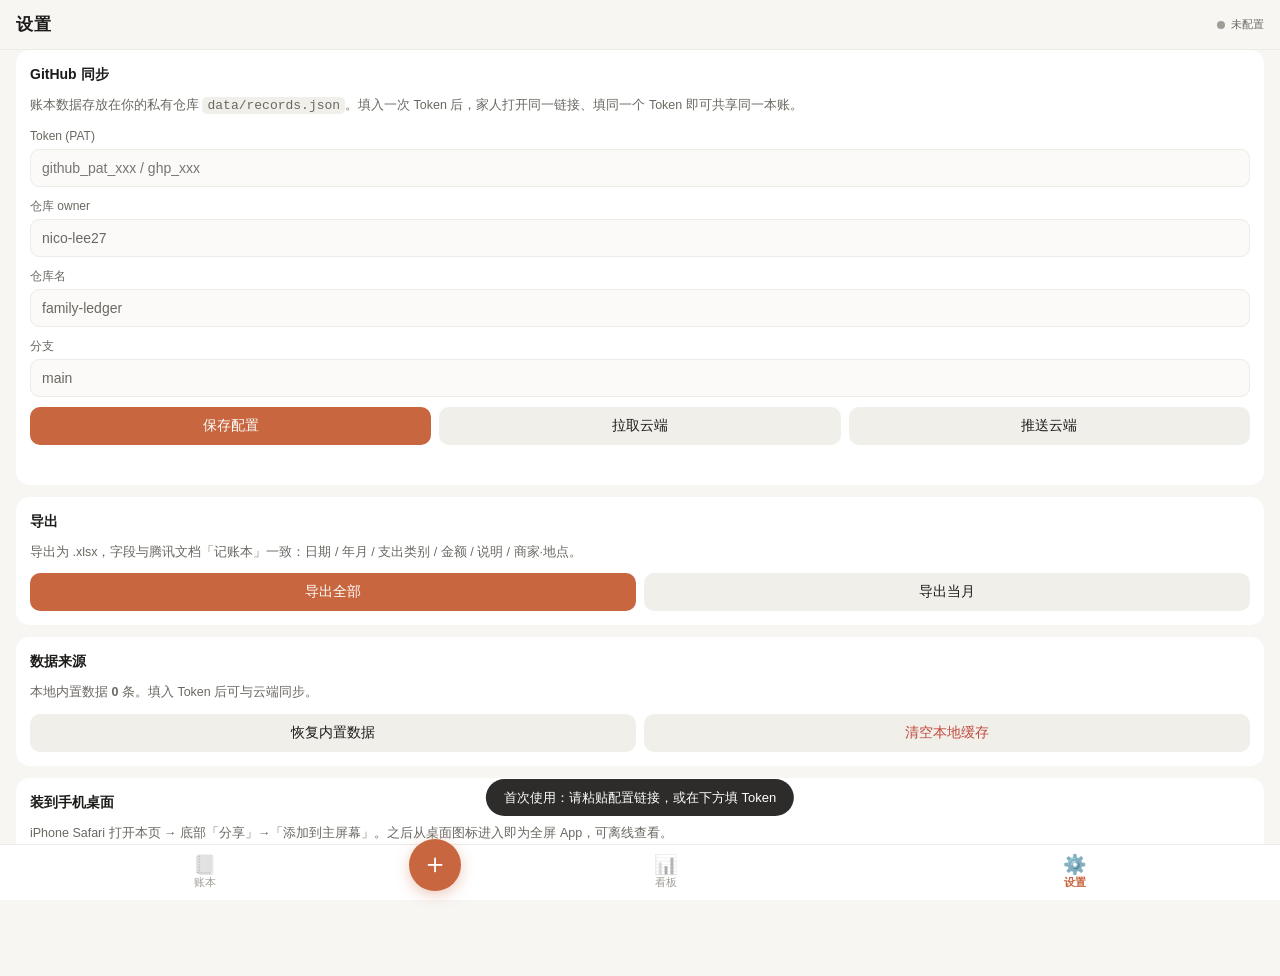
==== family-ledger/index.html @ 571e4832 "新增家庭账本 PWA（前端壳，数据存私有仓库 family-ledger）" ====
<!DOCTYPE html>
<html lang="zh-CN">
<head>
<meta charset="UTF-8">
<meta name="viewport" content="width=device-width,initial-scale=1,maximum-scale=1,viewport-fit=cover">
<title>家庭账本</title>
<meta name="description" content="家庭账本 · 多人记账 PWA">
<meta name="theme-color" content="#f7f6f3">
<meta name="apple-mobile-web-app-capable" content="yes">
<meta name="mobile-web-app-capable" content="yes">
<meta name="apple-mobile-web-app-status-bar-style" content="default">
<meta name="apple-mobile-web-app-title" content="家庭账本">
<link rel="manifest" href="manifest.json">
<link rel="apple-touch-icon" href="icons/icon-180.png">
<link rel="icon" href="icons/icon-180.png">
<link rel="stylesheet" href="styles.css">
</head>
<body>

<div id="app">
  <header id="topbar">
    <div class="tb-left">
      <span id="tbTitle">账本</span>
    </div>
    <div class="tb-right">
      <span id="syncDot" class="sync-dot" title="同步状态"></span>
      <span id="syncText" class="sync-text">未配置</span>
    </div>
  </header>

  <!-- ============ 账本 ============ -->
  <section class="view" id="view-ledger">
    <div class="filterbar">
      <div class="month-nav">
        <button class="mn-btn" id="mPrev" aria-label="上个月">‹</button>
        <button class="mn-label" id="mLabel">2026-10</button>
        <button class="mn-btn" id="mNext" aria-label="下个月">›</button>
      </div>
      <div class="month-sum">
        <span class="ms-num" id="mTotal">¥0</span>
        <span class="ms-sub" id="mCount">0 笔</span>
      </div>
    </div>

    <div class="searchrow">
      <input type="search" id="qInput" placeholder="搜说明 / 商家 / 类别" autocomplete="off">
      <button class="clear-q hidden" id="qClear">×</button>
    </div>
    <div class="chips" id="catChips"></div>

    <div id="ledgerList" class="ledger-list"></div>
    <div id="ledgerEmpty" class="empty hidden">这个月还没有记账<br><span>点下方 ＋ 记一笔</span></div>
  </section>

  <!-- ============ 看板 ============ -->
  <section class="view hidden" id="view-board">
    <div class="seg" id="rangeSeg">
      <button data-range="month" class="on">本月</button>
      <button data-range="last">上月</button>
      <button data-range="all">全部</button>
    </div>
    <div class="range-label" id="rangeLabel"></div>

    <div class="kpi-grid">
      <div class="kpi"><span class="kpi-v" id="kTotal">¥0</span><span class="kpi-k">总支出</span></div>
      <div class="kpi"><span class="kpi-v" id="kCount">0</span><span class="kpi-k">笔数</span></div>
      <div class="kpi"><span class="kpi-v" id="kAvg">¥0</span><span class="kpi-k">日均</span></div>
      <div class="kpi"><span class="kpi-v" id="kMax">¥0</span><span class="kpi-k">最大单笔</span></div>
    </div>

    <div class="card">
      <div class="card-h">环比
        <span class="card-hint" id="momHint"></span>
      </div>
      <div class="mom" id="momBox"></div>
    </div>

    <div class="card">
      <div class="card-h">分类占比</div>
      <div id="catBars" class="cat-bars"></div>
    </div>

    <div class="card">
      <div class="card-h">
        月度趋势
        <button class="mini-btn" id="zoomReset">重置缩放</button>
      </div>
      <div class="chart-hint">双指捏合缩放 · 单指左右拖动</div>
      <div class="chart-wrap">
        <canvas id="lineChart"></canvas>
      </div>
      <div class="chart-range" id="chartRange"></div>
    </div>

    <div class="card">
      <div class="card-h">Top 5 单笔</div>
      <div id="topList" class="top-list"></div>
    </div>
    <div class="pad"></div>
  </section>

  <!-- ============ 设置 ============ -->
  <section class="view hidden" id="view-settings">
    <div class="card">
      <div class="card-h">GitHub 同步</div>
      <p class="note">账本数据存放在你的私有仓库 <code>data/records.json</code>。填入一次 Token 后，家人打开同一链接、填同一个 Token 即可共享同一本账。</p>
      <label class="fld">Token (PAT)
        <input type="password" id="cfgToken" placeholder="github_pat_xxx / ghp_xxx" autocomplete="off">
      </label>
      <label class="fld">仓库 owner
        <input type="text" id="cfgOwner" placeholder="nico-lee27" autocomplete="off">
      </label>
      <label class="fld">仓库名
        <input type="text" id="cfgRepo" placeholder="family-ledger" autocomplete="off">
      </label>
      <label class="fld">分支
        <input type="text" id="cfgBranch" placeholder="main" autocomplete="off">
      </label>
      <div class="btn-row">
        <button class="btn primary" id="btnSaveCfg">保存配置</button>
        <button class="btn" id="btnPull">拉取云端</button>
        <button class="btn" id="btnPush">推送云端</button>
      </div>
      <div class="sync-log" id="syncLog"></div>
    </div>

    <div class="card">
      <div class="card-h">导出</div>
      <p class="note">导出为 .xlsx，字段与腾讯文档「记账本」一致：日期 / 年月 / 支出类别 / 金额 / 说明 / 商家·地点。</p>
      <div class="btn-row">
        <button class="btn primary" id="btnExportAll">导出全部</button>
        <button class="btn" id="btnExportMonth">导出当月</button>
      </div>
    </div>

    <div class="card">
      <div class="card-h">数据来源</div>
      <p class="note" id="metaInfo">—</p>
      <div class="btn-row">
        <button class="btn" id="btnReloadBundled">恢复内置数据</button>
        <button class="btn danger" id="btnClearLocal">清空本地缓存</button>
      </div>
    </div>

    <div class="card">
      <div class="card-h">装到手机桌面</div>
      <p class="note">iPhone Safari 打开本页 → 底部「分享」→「添加到主屏幕」。之后从桌面图标进入即为全屏 App，可离线查看。</p>
    </div>
    <div class="pad"></div>
  </section>
</div>

<!-- ============ 底部 Tab ============ -->
<nav id="tabbar">
  <button class="tab on" data-view="ledger"><span class="ti">📒</span>账本</button>
  <button class="tab-plus" id="btnAdd" aria-label="记一笔"><span>＋</span></button>
  <button class="tab" data-view="board"><span class="ti">📊</span>看板</button>
  <button class="tab" data-view="settings"><span class="ti">⚙️</span>设置</button>
</nav>

<!-- ============ 记账面板 ============ -->
<div id="sheetMask" class="mask hidden"></div>
<div id="sheet" class="sheet hidden">
  <div class="sheet-h">
    <button id="sheetCancel">取消</button>
    <span>记一笔</span>
    <button id="sheetSave" class="ok">保存</button>
  </div>

  <div class="amt-box">
    <span class="cny">¥</span>
    <input id="fAmount" type="text" inputmode="decimal" placeholder="0.00" autocomplete="off">
  </div>

  <div class="quick-amts" id="quickAmts"></div>

  <div class="fld-title">支出类别</div>
  <div class="cat-grid" id="catGrid"></div>

  <div class="fld-title">日期</div>
  <div class="date-row">
    <input id="fDate" type="date">
    <div class="date-quick">
      <button data-d="0" class="on">今天</button>
      <button data-d="-1">昨天</button>
      <button data-d="-2">前天</button>
    </div>
  </div>

  <div class="fld-title">商家 / 地点 <span class="opt">选填</span></div>
  <input id="fMerchant" type="text" placeholder="如：乐尔乐" autocomplete="off" class="txt">
  <div class="chips wrap" id="merchantChips"></div>

  <div class="fld-title">说明 <span class="opt">选填</span></div>
  <input id="fNote" type="text" placeholder="如：买菜" autocomplete="off" class="txt">
  <div class="chips wrap" id="noteChips"></div>
  <div class="pad"></div>
</div>

<div id="toast" class="toast hidden"></div>

<script src="vendor/xlsx.full.min.js"></script>
<script src="app.js"></script>
<script>
if ('serviceWorker' in navigator) {
  window.addEventListener('load', () => navigator.serviceWorker.register('sw.js').catch(() => {}));
}
</script>
</body>
</html>
---- family-ledger/styles.css ----
:root{
  --bg:#f7f6f3;
  --card:#ffffff;
  --line:#ecebe6;
  --t1:#1c1b19;
  --t2:#6b6862;
  --t3:#a29e96;
  --accent:#c8663f;
  --accent-soft:#f6ece6;
  --green:#3f8a5b;
  --red:#c1483c;
  --amber:#c58a2b;
  --r:14px;
  --safe-b: env(safe-area-inset-bottom, 0px);
  --safe-t: env(safe-area-inset-top, 0px);
}
*{box-sizing:border-box;-webkit-tap-highlight-color:transparent}
html,body{margin:0;padding:0}
body{
  background:var(--bg);color:var(--t1);
  font:15px/1.5 -apple-system,BlinkMacSystemFont,"PingFang SC","Helvetica Neue",Arial,sans-serif;
  -webkit-font-smoothing:antialiased;
  overscroll-behavior-y:none;
}
button{font-family:inherit;font-size:inherit;color:inherit;border:0;background:none;cursor:pointer}
input{font-family:inherit;font-size:inherit;color:inherit}
.hidden{display:none !important}
.pad{height:24px}
code{background:#f0efea;padding:1px 5px;border-radius:5px;font-size:13px}

/* ---------- top bar ---------- */
#topbar{
  position:fixed;top:0;left:0;right:0;height:calc(50px + var(--safe-t));
  padding:var(--safe-t) 16px 0;
  display:flex;align-items:center;justify-content:space-between;
  background:rgba(247,246,243,.92);backdrop-filter:saturate(180%) blur(14px);
  -webkit-backdrop-filter:saturate(180%) blur(14px);
  border-bottom:1px solid var(--line);z-index:50;
}
#tbTitle{font-size:17px;font-weight:600;letter-spacing:.5px}
.tb-right{display:flex;align-items:center;gap:6px}
.sync-dot{width:8px;height:8px;border-radius:50%;background:var(--t3);display:inline-block}
.sync-dot.ok{background:var(--green)}
.sync-dot.pending{background:var(--amber)}
.sync-dot.err{background:var(--red)}
.sync-dot.loading{background:var(--accent);animation:pulse 1s infinite}
@keyframes pulse{0%,100%{opacity:1}50%{opacity:.3}}
.sync-text{font-size:11px;color:var(--t2)}

/* ---------- views ---------- */
.view{padding:calc(50px + var(--safe-t)) 0 calc(72px + var(--safe-b));min-height:100vh}

/* ---------- 账本筛选 ---------- */
.filterbar{
  display:flex;align-items:center;justify-content:space-between;
  padding:12px 16px 8px;
}
.month-nav{display:flex;align-items:center;gap:4px}
.mn-btn{width:30px;height:30px;border-radius:9px;background:var(--card);font-size:18px;color:var(--t2);line-height:1}
.mn-btn:active{background:var(--line)}
.mn-label{font-size:15px;font-weight:600;padding:0 6px;min-width:88px;text-align:center}
.month-sum{text-align:right}
.ms-num{display:block;font-size:17px;font-weight:650;color:var(--accent)}
.ms-sub{display:block;font-size:11px;color:var(--t3)}

.searchrow{position:relative;padding:0 16px 8px}
.searchrow input{
  width:100%;height:36px;border:0;border-radius:10px;background:var(--card);
  padding:0 32px 0 12px;font-size:14px;outline:none;
}
.clear-q{position:absolute;right:22px;top:2px;width:32px;height:32px;color:var(--t3);font-size:18px}

.chips{display:flex;gap:6px;padding:0 16px 10px;overflow-x:auto;-webkit-overflow-scrolling:touch;scrollbar-width:none}
.chips.wrap{flex-wrap:wrap;overflow:visible}
.chips::-webkit-scrollbar{display:none}
.chip{
  flex:none;padding:5px 11px;border-radius:20px;background:var(--card);
  border:1px solid var(--line);font-size:12.5px;color:var(--t2);white-space:nowrap;
}
.chip.on{background:var(--accent);border-color:var(--accent);color:#fff;font-weight:600}

/* ---------- 明细列表 ---------- */
.ledger-list{padding:0 16px}
.daygrp{margin-bottom:14px}
.daygrp-h{
  display:flex;justify-content:space-between;align-items:baseline;
  padding:6px 2px 6px;font-size:12px;color:var(--t3);
}
.daygrp-h .d-date{font-weight:600;color:var(--t2)}
.daygrp-h .d-sum{font-variant-numeric:tabular-nums}
.daygrp-b{background:var(--card);border-radius:var(--r);overflow:hidden;box-shadow:0 1px 2px rgba(0,0,0,.03)}
.row{
  position:relative;background:var(--card);
  border-bottom:1px solid var(--line);overflow:hidden;
}
.row:last-child{border-bottom:0}
.row-inner{
  display:flex;align-items:center;gap:10px;padding:11px 12px;
  background:var(--card);position:relative;z-index:2;
  transition:transform .18s ease;
}
.row-inner.swiped{transform:translateX(-72px)}
.row-ico{
  width:34px;height:34px;border-radius:10px;flex:none;
  display:flex;align-items:center;justify-content:center;font-size:17px;
  background:var(--accent-soft);
}
.row-main{flex:1;min-width:0}
.row-t{display:flex;align-items:baseline;gap:6px}
.row-cat{font-size:13px;font-weight:600;color:var(--t1)}
.row-mer{font-size:12px;color:var(--t3);overflow:hidden;text-overflow:ellipsis;white-space:nowrap}
.row-note{font-size:12.5px;color:var(--t2);margin-top:1px;overflow:hidden;text-overflow:ellipsis;white-space:nowrap}
.row-amt{font-size:15.5px;font-weight:650;font-variant-numeric:tabular-nums;color:var(--t1);flex:none}
.row-del{
  position:absolute;right:0;top:0;bottom:0;width:72px;background:var(--red);
  color:#fff;display:flex;align-items:center;justify-content:center;font-size:14px;z-index:1;
}
.empty{text-align:center;color:var(--t3);padding:60px 20px;font-size:14px;line-height:2}
.empty span{font-size:12px;color:var(--t3)}

/* ---------- 看板 ---------- */
.seg{
  display:flex;margin:12px 16px 8px;background:#ebe9e3;border-radius:10px;padding:2px;
}
.seg button{
  flex:1;height:32px;border-radius:8px;font-size:13.5px;color:var(--t2);
}
.seg button.on{background:var(--card);color:var(--t1);font-weight:600;box-shadow:0 1px 2px rgba(0,0,0,.06)}
.range-label{text-align:center;font-size:12px;color:var(--t3);margin-bottom:12px}

.kpi-grid{display:grid;grid-template-columns:1fr 1fr;gap:10px;padding:0 16px 12px}
.kpi{background:var(--card);border-radius:var(--r);padding:12px 14px}
.kpi-v{display:block;font-size:20px;font-weight:650;font-variant-numeric:tabular-nums;letter-spacing:-.3px}
.kpi-k{display:block;font-size:11.5px;color:var(--t3);margin-top:2px}

.card{background:var(--card);border-radius:var(--r);margin:0 16px 12px;padding:14px}
.card-h{font-size:14px;font-weight:600;margin-bottom:10px;display:flex;align-items:center;justify-content:space-between}
.card-hint{font-size:11.5px;color:var(--t3);font-weight:400}
.note{font-size:12.5px;color:var(--t2);line-height:1.7;margin:0 0 10px}
.mini-btn{font-size:11.5px;color:var(--accent);background:var(--accent-soft);padding:4px 10px;border-radius:7px;font-weight:500}

.mom{display:flex;align-items:center;gap:10px}
.mom-num{font-size:22px;font-weight:650;font-variant-numeric:tabular-nums}
.mom-num.up{color:var(--red)}
.mom-num.down{color:var(--green)}
.mom-txt{font-size:12px;color:var(--t2);line-height:1.5}
.mom-txt b{font-weight:600;color:var(--t1)}

.cat-bars{display:flex;flex-direction:column;gap:9px}
.cb{display:block}
.cb-t{display:flex;justify-content:space-between;font-size:12.5px;margin-bottom:4px}
.cb-name{color:var(--t1)}
.cb-val{color:var(--t2);font-variant-numeric:tabular-nums}
.cb-track{height:7px;border-radius:4px;background:#f0efea;overflow:hidden}
.cb-fill{height:100%;border-radius:4px;background:var(--accent);transition:width .3s}

.chart-hint{font-size:11px;color:var(--t3);margin:-4px 0 8px}
.chart-wrap{position:relative;height:190px;margin:0 -4px}
#lineChart{width:100%;height:100%;display:block;touch-action:none}
.chart-range{text-align:center;font-size:11.5px;color:var(--t3);margin-top:6px}

.top-list{display:flex;flex-direction:column;gap:9px}
.top-row{display:flex;align-items:center;gap:10px;font-size:13px}
.top-i{width:18px;color:var(--t3);font-size:11px;flex:none}
.top-m{flex:1;min-width:0;overflow:hidden;text-overflow:ellipsis;white-space:nowrap;color:var(--t2)}
.top-a{font-weight:600;font-variant-numeric:tabular-nums;flex:none}

/* ---------- 设置 ---------- */
.fld{display:block;font-size:12px;color:var(--t2);margin-bottom:10px}
.fld input{
  display:block;width:100%;height:38px;margin-top:4px;border:1px solid var(--line);
  border-radius:9px;background:#fbfaf8;padding:0 11px;font-size:14px;outline:none;
}
.fld input:focus{border-color:var(--accent)}
.btn-row{display:flex;gap:8px;flex-wrap:wrap;margin-top:4px}
.btn{
  flex:1;min-width:96px;height:38px;border-radius:10px;background:#f0efea;
  font-size:13.5px;color:var(--t1);font-weight:500;
}
.btn.primary{background:var(--accent);color:#fff}
.btn.danger{color:var(--red)}
.btn:active{opacity:.75}
.sync-log{font-size:11.5px;color:var(--t2);margin-top:10px;line-height:1.6;white-space:pre-wrap;min-height:16px}

/* ---------- Tab bar ---------- */
#tabbar{
  position:fixed;bottom:0;left:0;right:0;height:calc(56px + var(--safe-b));
  padding-bottom:var(--safe-b);
  display:flex;align-items:center;justify-content:space-around;
  background:rgba(255,255,255,.94);backdrop-filter:saturate(180%) blur(14px);
  -webkit-backdrop-filter:saturate(180%) blur(14px);
  border-top:1px solid var(--line);z-index:50;
}
.tab{flex:1;height:52px;display:flex;flex-direction:column;align-items:center;justify-content:center;gap:2px;font-size:10.5px;color:var(--t3)}
.tab .ti{font-size:19px;line-height:1;filter:grayscale(1);opacity:.55}
.tab.on{color:var(--accent);font-weight:600}
.tab.on .ti{filter:none;opacity:1}
.tab-plus{
  width:52px;height:52px;margin-top:-16px;border-radius:50%;
  background:var(--accent);color:#fff;display:flex;align-items:center;justify-content:center;
  box-shadow:0 4px 14px rgba(200,102,63,.35);
}
.tab-plus span{font-size:28px;line-height:1;font-weight:300;margin-top:-2px}
.tab-plus:active{transform:scale(.94)}

/* ---------- 记账面板 ---------- */
.mask{position:fixed;inset:0;background:rgba(0,0,0,.32);z-index:60;animation:fade .2s}
@keyframes fade{from{opacity:0}to{opacity:1}}
.sheet{
  position:fixed;left:0;right:0;bottom:0;z-index:61;
  background:var(--bg);border-radius:18px 18px 0 0;
  max-height:92vh;overflow-y:auto;-webkit-overflow-scrolling:touch;
  padding-bottom:var(--safe-b);
  animation:up .26s cubic-bezier(.32,.72,0,1);
}
@keyframes up{from{transform:translateY(100%)}to{transform:translateY(0)}}
.sheet-h{
  position:sticky;top:0;background:var(--bg);
  display:flex;align-items:center;justify-content:space-between;
  padding:14px 16px 10px;font-size:15px;font-weight:600;z-index:2;
}
.sheet-h button{font-size:14px;color:var(--t2)}
.sheet-h .ok{color:var(--accent);font-weight:600}

.amt-box{display:flex;align-items:baseline;gap:8px;padding:6px 16px 12px;border-bottom:1px solid var(--line)}
.amt-box .cny{font-size:24px;color:var(--t3)}
#fAmount{
  flex:1;border:0;background:none;outline:none;
  font-size:38px;font-weight:650;font-variant-numeric:tabular-nums;letter-spacing:-1px;
}
.quick-amts{display:flex;gap:6px;padding:10px 16px;overflow-x:auto;scrollbar-width:none}
.quick-amts::-webkit-scrollbar{display:none}
.qa{flex:none;padding:5px 12px;border-radius:16px;background:var(--card);border:1px solid var(--line);font-size:13px;color:var(--t2)}

.fld-title{font-size:12px;color:var(--t3);padding:14px 16px 8px}
.fld-title .opt{color:#bdb9b1;font-size:11px}
.cat-grid{display:grid;grid-template-columns:repeat(5,1fr);gap:8px;padding:0 16px}
.cg{
  display:flex;flex-direction:column;align-items:center;gap:3px;
  padding:9px 2px;border-radius:12px;background:var(--card);border:1px solid var(--line);
}
.cg .e{font-size:20px;line-height:1}
.cg .n{font-size:10.5px;color:var(--t2)}
.cg.on{background:var(--accent);border-color:var(--accent)}
.cg.on .n{color:#fff;font-weight:600}

.date-row{display:flex;align-items:center;gap:10px;padding:0 16px}
#fDate{
  height:38px;border:1px solid var(--line);border-radius:9px;background:var(--card);
  padding:0 10px;font-size:14px;outline:none;
}
.date-quick{display:flex;gap:6px}
.date-quick button{padding:6px 12px;border-radius:9px;background:var(--card);border:1px solid var(--line);font-size:12.5px;color:var(--t2)}
.date-quick button.on{background:var(--accent);border-color:var(--accent);color:#fff}

.txt{
  width:calc(100% - 32px);margin:0 16px;height:38px;border:1px solid var(--line);
  border-radius:9px;background:var(--card);padding:0 11px;font-size:14px;outline:none;
}
.txt:focus{border-color:var(--accent)}

/* ---------- toast ---------- */
.toast{
  position:fixed;left:50%;bottom:calc(84px + var(--safe-b));transform:translateX(-50%);
  background:rgba(28,27,25,.92);color:#fff;font-size:13px;
  padding:9px 18px;border-radius:20px;z-index:80;max-width:80vw;text-align:center;
  animation:fade .2s;
}
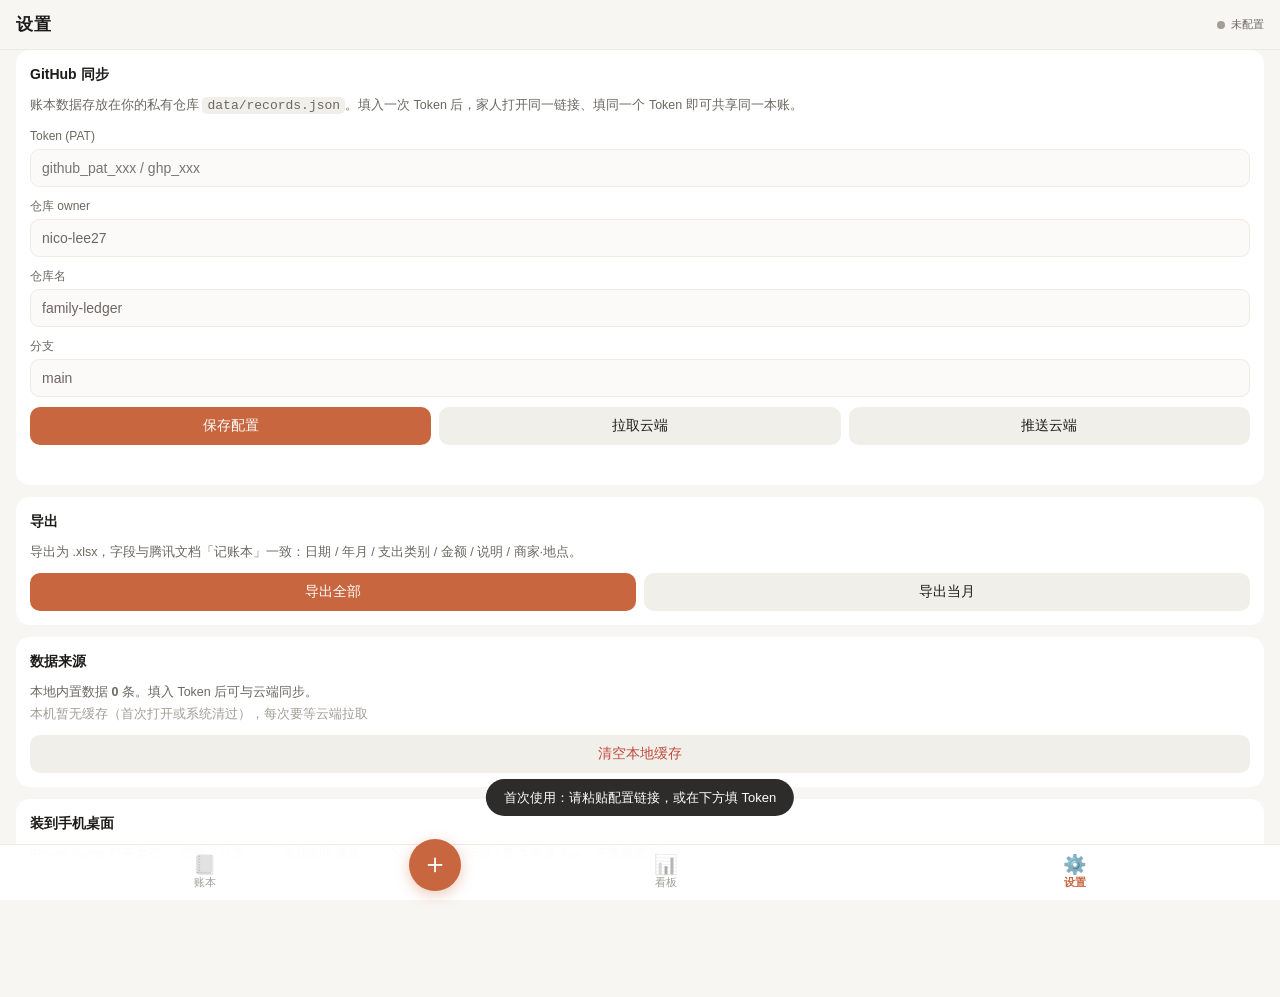
==== commit 9c706322: "看板：分类占比加环比、折线图补全月份且每月都标、加载中显示占位、设置页显示缓存状态" ====
--- a/family-ledger/index.html
+++ b/family-ledger/index.html
@@ -76,7 +76,7 @@
     </div>
 
     <div class="card">
-      <div class="card-h">分类占比</div>
+      <div class="card-h">分类占比<span class="card-hint" id="catHint"></span></div>
       <div id="catBars" class="cat-bars"></div>
     </div>
 
@@ -85,7 +85,7 @@
         月度趋势
         <button class="mini-btn" id="zoomReset">重置缩放</button>
       </div>
-      <div class="chart-hint">双指捏合缩放 · 单指左右拖动</div>
+      <div class="chart-hint">双指捏合缩放 · 单指左右拖动 · 虚线点为当月（还没过完）</div>
       <div class="chart-wrap">
         <canvas id="lineChart"></canvas>
       </div>
--- a/family-ledger/styles.css
+++ b/family-ledger/styles.css
@@ -151,6 +151,10 @@
 .cb-t{display:flex;justify-content:space-between;font-size:12.5px;margin-bottom:4px}
 .cb-name{color:var(--t1)}
 .cb-val{color:var(--t2);font-variant-numeric:tabular-nums}
+.cb-mom{font-size:11px;margin-left:6px;font-variant-numeric:tabular-nums}
+.cb-mom.up{color:var(--red)}
+.cb-mom.down{color:var(--green)}
+.cb-mom.flat{color:var(--t3)}
 .cb-track{height:7px;border-radius:4px;background:#f0efea;overflow:hidden}
 .cb-fill{height:100%;border-radius:4px;background:var(--accent);transition:width .3s}
 
@@ -266,3 +270,4 @@
   padding:9px 18px;border-radius:20px;z-index:80;max-width:80vw;text-align:center;
   animation:fade .2s;
 }
+.dim{color:var(--t3)}
